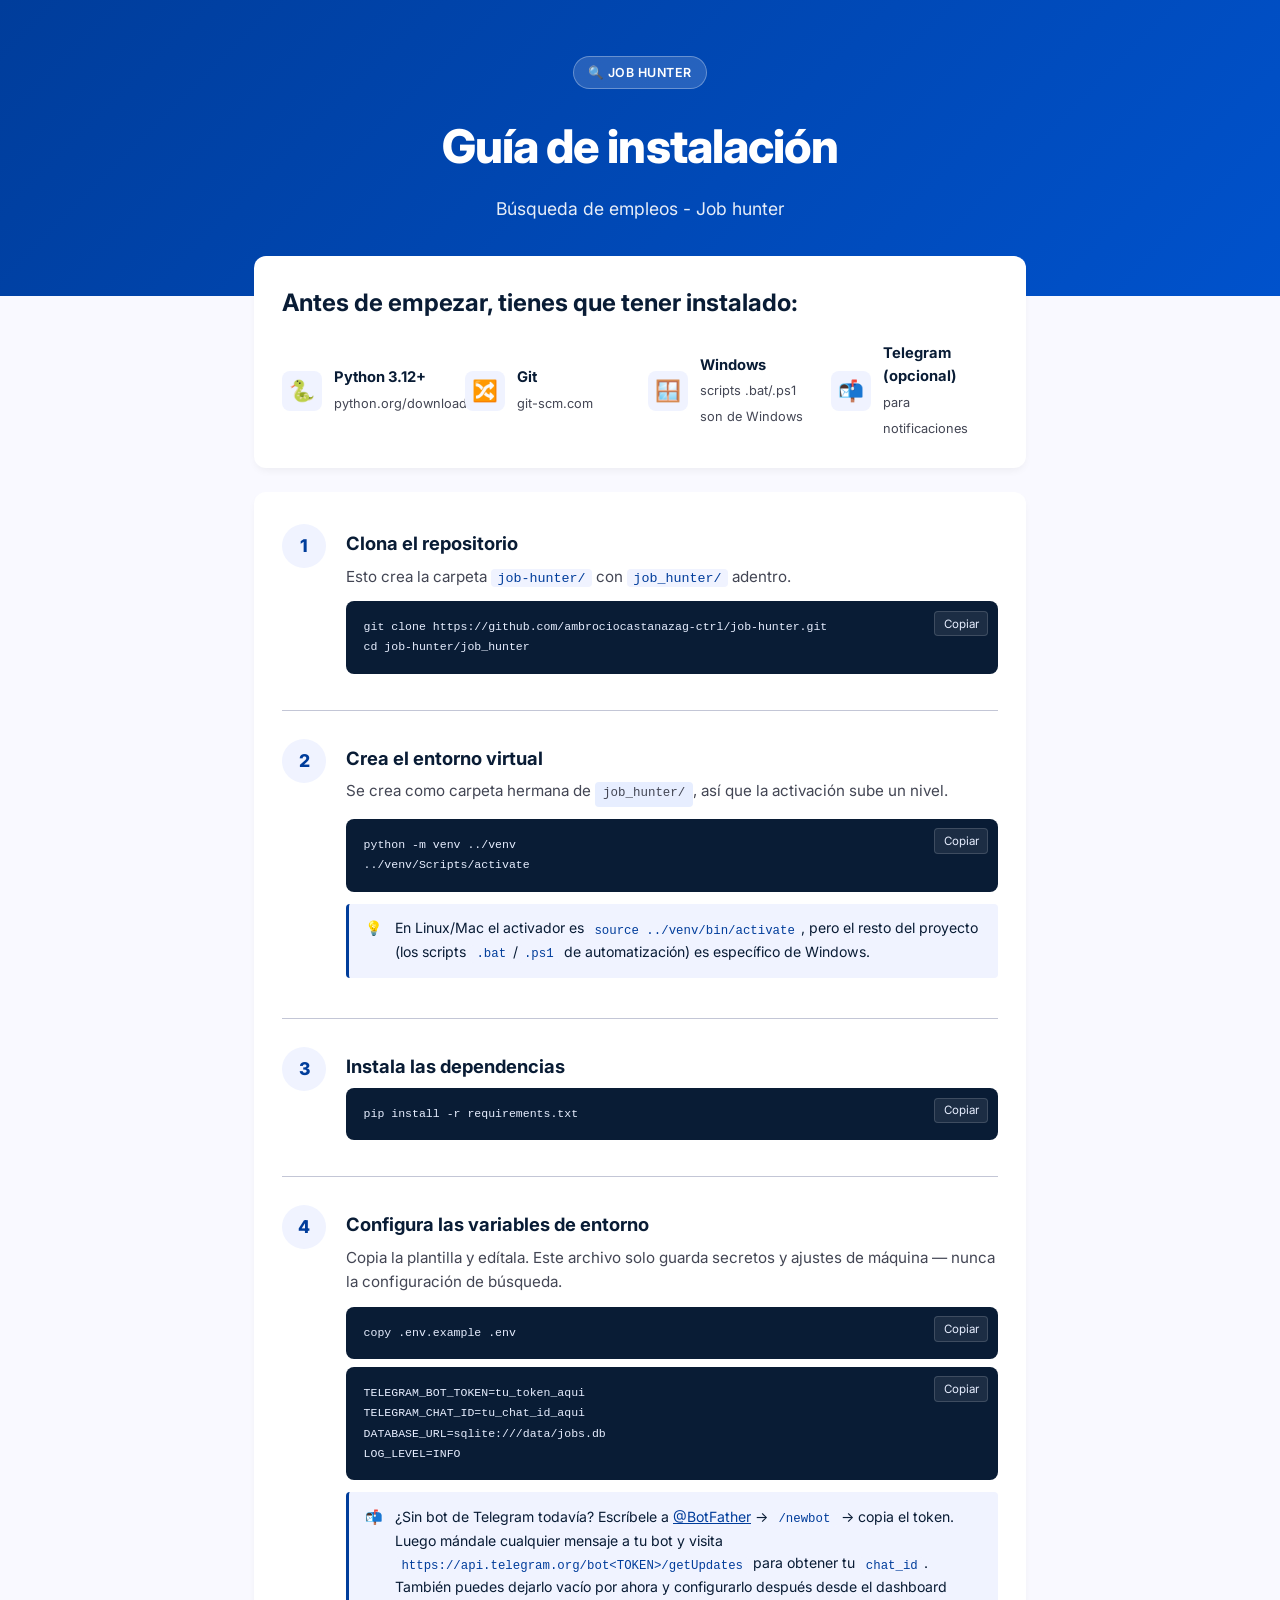
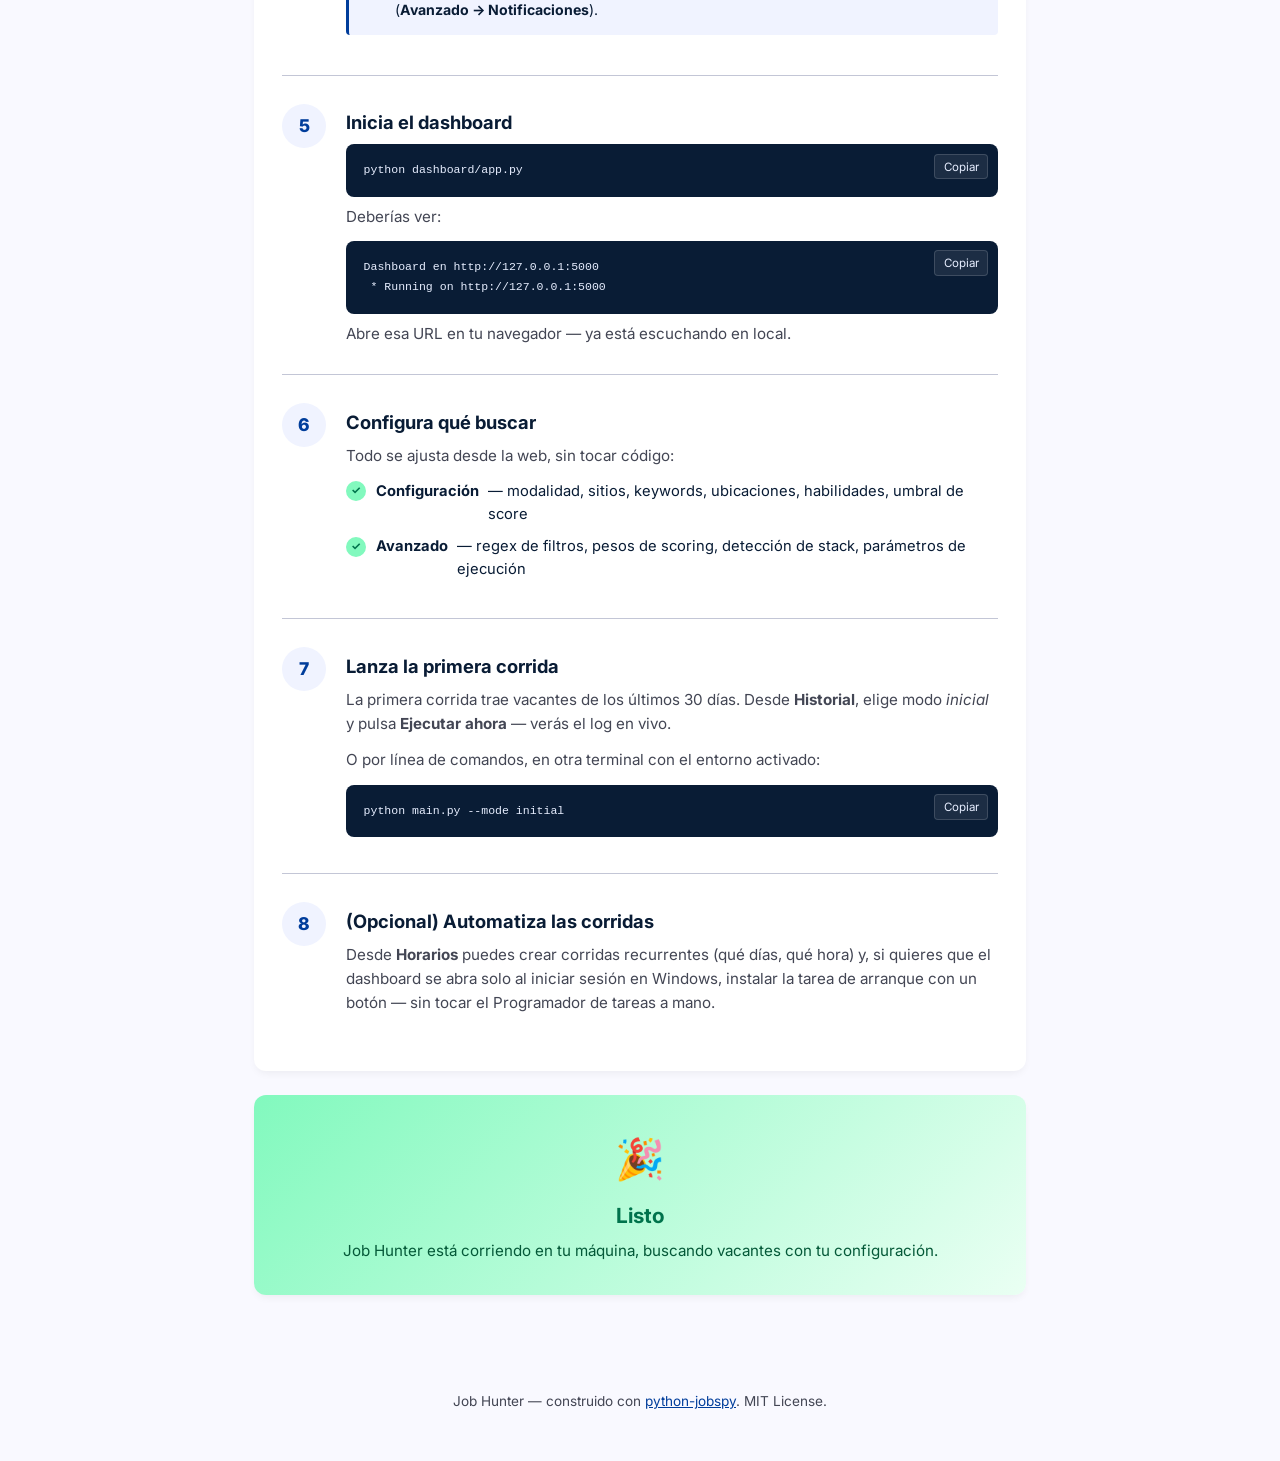
==== index.html @ 634af95a "Guia de instalacion via index.html" ====
<!DOCTYPE html>
<html lang="es">
<head>
<meta charset="UTF-8">
<meta name="viewport" content="width=device-width, initial-scale=1">
<title>Job Hunter — Guía de instalación</title>
<link rel="icon" href="data:image/svg+xml,<svg xmlns='http://www.w3.org/2000/svg' viewBox='0 0 100 100'><text y='.9em' font-size='90'>🔍</text></svg>">
<link rel="preconnect" href="https://fonts.googleapis.com">
<link href="https://fonts.googleapis.com/css2?family=Inter:wght@400;500;600;700;800&display=swap" rel="stylesheet">
<style>
  :root {
    --color-primary: #003d9b;
    --color-primary-container: #0052cc;
    --color-secondary: #006c47;
    --color-secondary-container: #82f9be;
    --color-on-secondary-container: #00734c;
    --color-tertiary: #7d5200;
    --color-tertiary-container: #ffca81;
    --color-error: #ba1a1a;
    --color-error-container: #ffdad6;
    --color-on-error-container: #93000a;
    --color-background: #f9f9ff;
    --color-on-background: #091c35;
    --color-surface: #ffffff;
    --color-surface-container-low: #f0f3ff;
    --color-surface-container: #e7eeff;
    --color-surface-container-high: #dfe8ff;
    --color-on-surface: #091c35;
    --color-on-surface-variant: #434654;
    --color-outline-variant: #c3c6d6;
    --radius-sm: .25rem;
    --radius-md: .5rem;
    --radius-lg: .75rem;
    --radius-full: 9999px;
    --shadow-1: 0px 4px 8px -2px rgba(0,0,0,.06);
    --shadow-2: 0px 8px 20px -4px rgba(0,0,0,.10);
    --font: 'Inter', -apple-system, BlinkMacSystemFont, 'Segoe UI', sans-serif;
    --font-mono: 'SFMono-Regular', Consolas, 'Liberation Mono', monospace;
  }
  * { box-sizing: border-box; }
  body {
    margin: 0;
    background: var(--color-background);
    color: var(--color-on-background);
    font-family: var(--font);
    line-height: 1.6;
  }
  a { color: var(--color-primary); }

  header.hero {
    background: linear-gradient(135deg, var(--color-primary) 0%, var(--color-primary-container) 100%);
    color: #fff;
    padding: 3.5rem 1.5rem 4.5rem;
    text-align: center;
  }
  header.hero .eyebrow {
    display: inline-flex;
    align-items: center;
    gap: .4rem;
    background: rgba(255,255,255,.15);
    border: 1px solid rgba(255,255,255,.3);
    padding: .35rem .9rem;
    border-radius: var(--radius-full);
    font-size: .78rem;
    font-weight: 600;
    letter-spacing: .04em;
    text-transform: uppercase;
    margin-bottom: 1.25rem;
  }
  header.hero h1 {
    font-size: clamp(2rem, 5vw, 2.9rem);
    font-weight: 800;
    letter-spacing: -.02em;
    margin: 0 0 .75rem;
  }
  header.hero p {
    font-size: 1.1rem;
    max-width: 640px;
    margin: 0 auto;
    color: rgba(255,255,255,.9);
  }

  main {
    max-width: 820px;
    margin: -2.5rem auto 4rem;
    padding: 0 1.5rem;
  }

  .card {
    background: var(--color-surface);
    border-radius: var(--radius-lg);
    box-shadow: var(--shadow-1);
    padding: 1.75rem;
    margin-bottom: 1.5rem;
  }

  .prereqs { display: grid; grid-template-columns: repeat(auto-fit, minmax(160px, 1fr)); gap: 1rem; }
  .prereq { display: flex; align-items: center; gap: .75rem; }
  .prereq .icon {
    width: 40px; height: 40px; border-radius: var(--radius-md);
    background: var(--color-surface-container-low);
    display: flex; align-items: center; justify-content: center;
    font-size: 1.3rem; flex-shrink: 0;
  }
  .prereq strong { display: block; font-size: .92rem; }
  .prereq span { font-size: .8rem; color: var(--color-on-surface-variant); }

  .steps { counter-reset: step; }
  .step {
    display: grid;
    grid-template-columns: 44px 1fr;
    gap: 1.25rem;
    padding: 1.75rem 0;
    border-top: 1px solid var(--color-outline-variant);
  }
  .step:first-child { border-top: none; padding-top: .25rem; }
  .step-number {
    counter-increment: step;
    width: 44px; height: 44px;
    border-radius: var(--radius-full);
    background: var(--color-surface-container-low);
    color: var(--color-primary);
    display: flex; align-items: center; justify-content: center;
    font-weight: 800; font-size: 1.1rem;
  }
  .step-number::before { content: counter(step); }
  .step h2 { font-size: 1.15rem; margin: .3rem 0 .4rem; }
  .step p { margin: 0 0 .75rem; color: var(--color-on-surface-variant); font-size: .95rem; }
  .step p:last-child { margin-bottom: 0; }

  .platform-tabs { display: flex; gap: .5rem; margin-bottom: .5rem; }
  .platform-tab {
    font-size: .75rem; font-weight: 600; padding: .25rem .7rem;
    border-radius: var(--radius-full); background: var(--color-surface-container);
    color: var(--color-on-surface-variant);
  }

  pre {
    position: relative;
    background: var(--color-on-background);
    color: #e7eeff;
    border-radius: var(--radius-md);
    padding: 1rem 3rem 1rem 1.1rem;
    overflow-x: auto;
    font-family: var(--font-mono);
    font-size: .82rem;
    line-height: 1.55;
    margin: 0 0 .5rem;
  }
  pre code { background: none; padding: 0; color: inherit; }
  code {
    font-family: var(--font-mono);
    background: var(--color-surface-container-low);
    color: var(--color-primary);
    padding: .1rem .4rem;
    border-radius: var(--radius-sm);
    font-size: .88em;
  }
  .copy-btn {
    position: absolute; top: .6rem; right: .6rem;
    background: rgba(255,255,255,.08);
    border: 1px solid rgba(255,255,255,.15);
    color: #e7eeff;
    border-radius: var(--radius-sm);
    font-size: .72rem;
    font-family: var(--font);
    padding: .3rem .55rem;
    cursor: pointer;
    transition: background-color .15s ease;
  }
  .copy-btn:hover { background: rgba(255,255,255,.18); }
  .copy-btn.copied { background: var(--color-secondary); border-color: var(--color-secondary); color: #fff; }

  .callout {
    display: flex; gap: .75rem;
    background: var(--color-surface-container-low);
    border-left: 3px solid var(--color-primary);
    border-radius: var(--radius-sm);
    padding: .85rem 1rem;
    font-size: .88rem;
    margin: .75rem 0;
  }
  .callout.warn { border-left-color: var(--color-tertiary); background: #fff8ec; }
  .callout .icon { flex-shrink: 0; }

  .path-tag {
    display: inline-block;
    background: var(--color-surface-container);
    color: var(--color-on-surface-variant);
    font-family: var(--font-mono);
    font-size: .78rem;
    padding: .15rem .5rem;
    border-radius: var(--radius-sm);
  }

  ul.checklist { list-style: none; padding: 0; margin: 0; }
  ul.checklist li { display: flex; gap: .6rem; align-items: flex-start; margin-bottom: .5rem; font-size: .92rem; }
  ul.checklist li::before {
    content: "✓";
    flex-shrink: 0;
    width: 20px; height: 20px;
    background: var(--color-secondary-container);
    color: var(--color-on-secondary-container);
    border-radius: 50%;
    display: flex; align-items: center; justify-content: center;
    font-size: .7rem; font-weight: 700;
    margin-top: .1rem;
  }

  .done-card {
    background: linear-gradient(135deg, var(--color-secondary-container) 0%, #eafff3 100%);
    border-radius: var(--radius-lg);
    padding: 2rem;
    text-align: center;
    box-shadow: var(--shadow-1);
  }
  .done-card .icon { font-size: 2.5rem; margin-bottom: .5rem; }
  .done-card h2 { color: var(--color-on-secondary-container); margin: 0 0 .4rem; font-size: 1.3rem; }
  .done-card p { color: #045938; margin: 0; font-size: .95rem; }

  footer {
    text-align: center;
    padding: 2rem 1.5rem 3rem;
    color: var(--color-on-surface-variant);
    font-size: .85rem;
  }
</style>
</head>
<body>

<header class="hero">
  <span class="eyebrow">🔍 Job Hunter</span>
  <h1>Guía de instalación</h1>
  <p>Búsqueda de empleos - Job hunter</p>
</header>

<main>

  <section class="card">
    <h2 style="margin-top:0;">Antes de empezar, tienes que tener instalado: </h2>
    <div class="prereqs">
      <div class="prereq">
        <div class="icon">🐍</div>
        <div><strong>Python 3.12+</strong><span>python.org/downloads</span></div>
      </div>
      <div class="prereq">
        <div class="icon">🔀</div>
        <div><strong>Git</strong><span>git-scm.com</span></div>
      </div>
      <div class="prereq">
        <div class="icon">🪟</div>
        <div><strong>Windows</strong><span>scripts .bat/.ps1 son de Windows</span></div>
      </div>
      <div class="prereq">
        <div class="icon">📬</div>
        <div><strong>Telegram (opcional)</strong><span>para notificaciones</span></div>
      </div>
    </div>
  </section>

  <section class="card steps">

    <div class="step">
      <div class="step-number"></div>
      <div>
        <h2>Clona el repositorio</h2>
        <p>Esto crea la carpeta <code>job-hunter/</code> con <code>job_hunter/</code> adentro.</p>
        <pre><code>git clone https://github.com/ambrociocastanazag-ctrl/job-hunter.git
cd job-hunter/job_hunter</code></pre>
      </div>
    </div>

    <div class="step">
      <div class="step-number"></div>
      <div>
        <h2>Crea el entorno virtual</h2>
        <p>Se crea como carpeta hermana de <span class="path-tag">job_hunter/</span>, así que la activación sube un nivel.</p>
        <pre><code>python -m venv ../venv
../venv/Scripts/activate</code></pre>
        <div class="callout">
          <span class="icon">💡</span>
          <span>En Linux/Mac el activador es <code>source ../venv/bin/activate</code>, pero el resto del proyecto (los scripts <code>.bat</code>/<code>.ps1</code> de automatización) es específico de Windows.</span>
        </div>
      </div>
    </div>

    <div class="step">
      <div class="step-number"></div>
      <div>
        <h2>Instala las dependencias</h2>
        <pre><code>pip install -r requirements.txt</code></pre>
      </div>
    </div>

    <div class="step">
      <div class="step-number"></div>
      <div>
        <h2>Configura las variables de entorno</h2>
        <p>Copia la plantilla y edítala. Este archivo solo guarda secretos y ajustes de máquina — nunca la configuración de búsqueda.</p>
        <pre><code>copy .env.example .env</code></pre>
        <pre><code>TELEGRAM_BOT_TOKEN=tu_token_aqui
TELEGRAM_CHAT_ID=tu_chat_id_aqui
DATABASE_URL=sqlite:///data/jobs.db
LOG_LEVEL=INFO</code></pre>
        <div class="callout">
          <span class="icon">📬</span>
          <span>
            ¿Sin bot de Telegram todavía? Escríbele a <a href="https://t.me/BotFather" target="_blank" rel="noopener">@BotFather</a> →
            <code>/newbot</code> → copia el token. Luego mándale cualquier mensaje a tu bot y visita
            <code>https://api.telegram.org/bot&lt;TOKEN&gt;/getUpdates</code> para obtener tu <code>chat_id</code>.
            También puedes dejarlo vacío por ahora y configurarlo después desde el dashboard
            (<strong>Avanzado → Notificaciones</strong>).
          </span>
        </div>
      </div>
    </div>

    <div class="step">
      <div class="step-number"></div>
      <div>
        <h2>Inicia el dashboard</h2>
        <pre><code>python dashboard/app.py</code></pre>
        <p>Deberías ver:</p>
        <pre><code>Dashboard en http://127.0.0.1:5000
 * Running on http://127.0.0.1:5000</code></pre>
        <p>Abre esa URL en tu navegador — ya está escuchando en local.</p>
      </div>
    </div>

    <div class="step">
      <div class="step-number"></div>
      <div>
        <h2>Configura qué buscar</h2>
        <p>Todo se ajusta desde la web, sin tocar código:</p>
        <ul class="checklist">
          <li><strong>Configuración</strong> — modalidad, sitios, keywords, ubicaciones, habilidades, umbral de score</li>
          <li><strong>Avanzado</strong> — regex de filtros, pesos de scoring, detección de stack, parámetros de ejecución</li>
        </ul>
      </div>
    </div>

    <div class="step">
      <div class="step-number"></div>
      <div>
        <h2>Lanza la primera corrida</h2>
        <p>La primera corrida trae vacantes de los últimos 30 días. Desde <strong>Historial</strong>, elige modo
        <em>inicial</em> y pulsa <strong>Ejecutar ahora</strong> — verás el log en vivo.</p>
        <p>O por línea de comandos, en otra terminal con el entorno activado:</p>
        <pre><code>python main.py --mode initial</code></pre>
      </div>
    </div>

    <div class="step">
      <div class="step-number"></div>
      <div>
        <h2>(Opcional) Automatiza las corridas</h2>
        <p>Desde <strong>Horarios</strong> puedes crear corridas recurrentes (qué días, qué hora) y, si quieres que
        el dashboard se abra solo al iniciar sesión en Windows, instalar la tarea de arranque con un botón —
        sin tocar el Programador de tareas a mano.</p>
      </div>
    </div>

  </section>

  <section class="done-card">
    <div class="icon">🎉</div>
    <h2>Listo</h2>
    <p>Job Hunter está corriendo en tu máquina, buscando vacantes con tu configuración.</p>
  </section>

</main>

<footer>
  Job Hunter — construido con <a href="https://github.com/Bunsly/JobSpy" target="_blank" rel="noopener">python-jobspy</a>.
  MIT License.
</footer>

<script>
  document.querySelectorAll('pre').forEach(pre => {
    const btn = document.createElement('button');
    btn.className = 'copy-btn';
    btn.textContent = 'Copiar';
    btn.addEventListener('click', () => {
      navigator.clipboard.writeText(pre.innerText).then(() => {
        btn.textContent = '¡Copiado!';
        btn.classList.add('copied');
        setTimeout(() => { btn.textContent = 'Copiar'; btn.classList.remove('copied'); }, 1500);
      });
    });
    pre.appendChild(btn);
  });
</script>

</body>
</html>
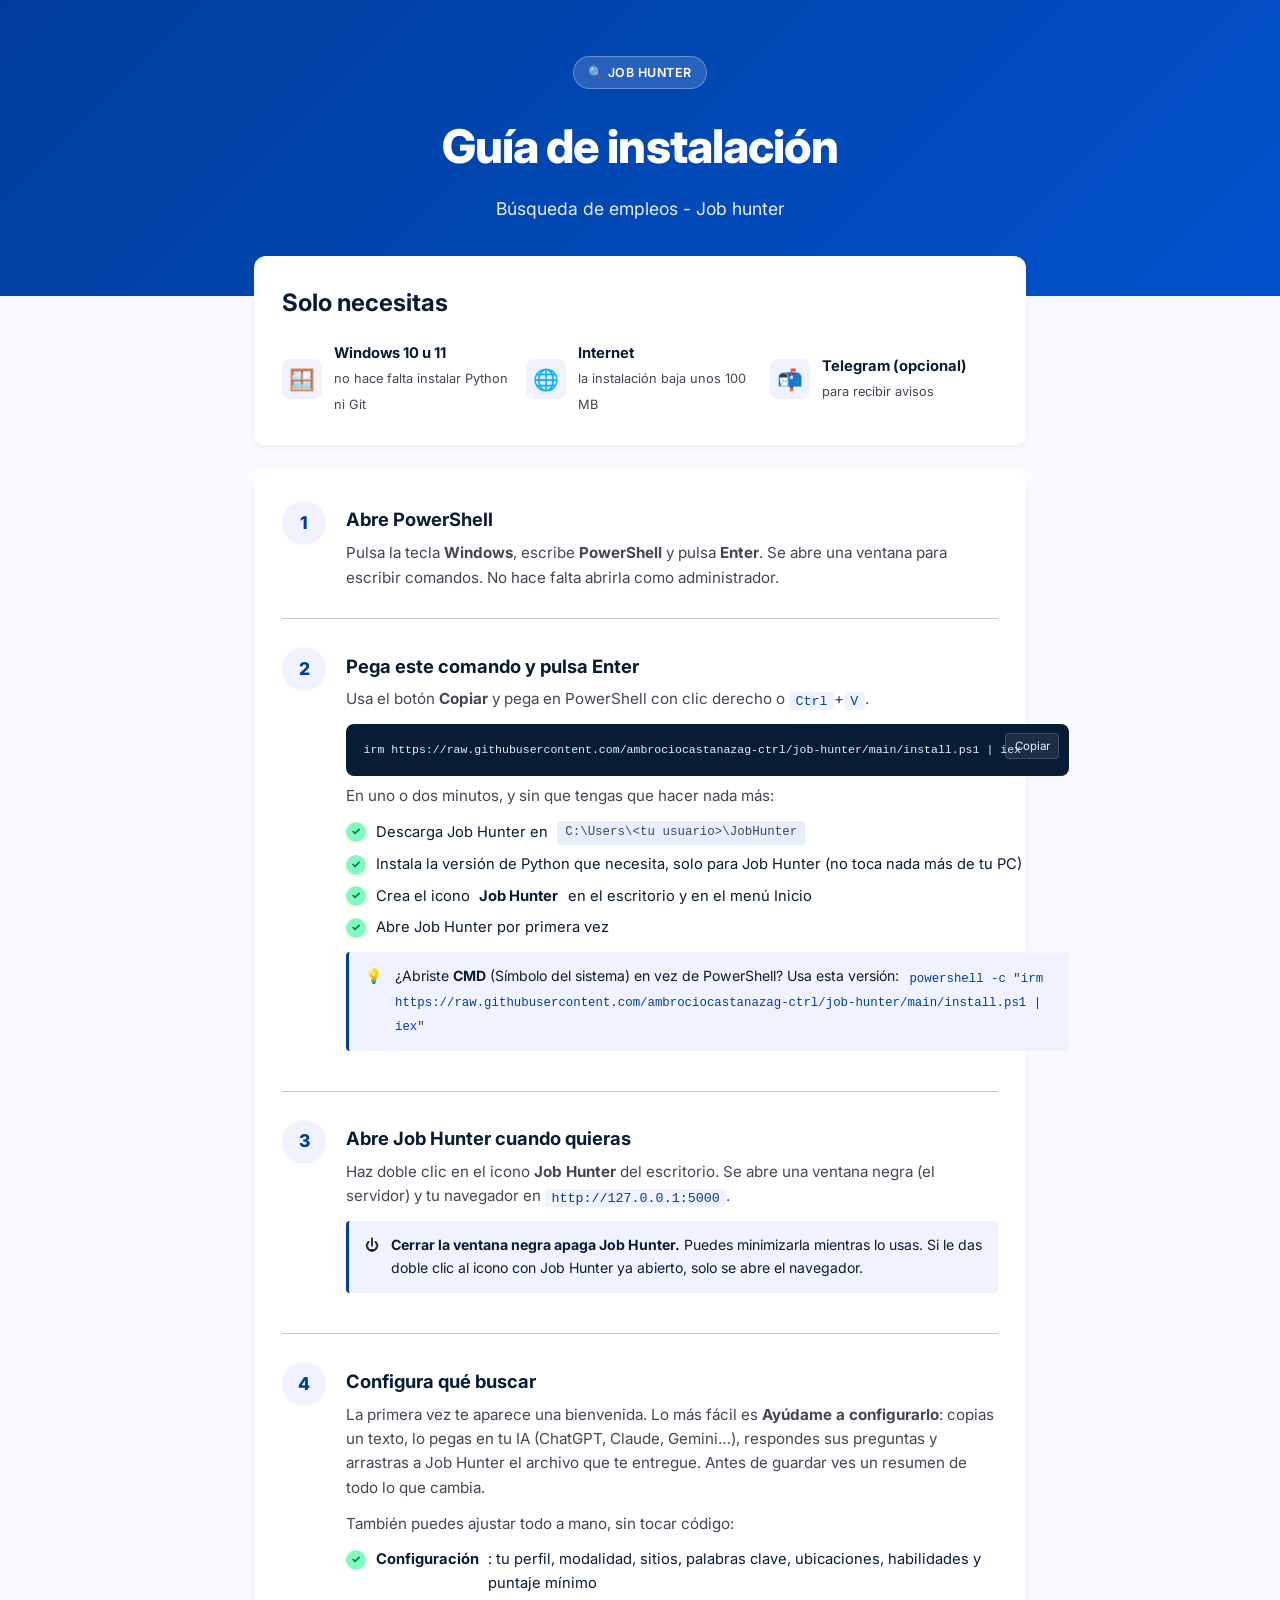
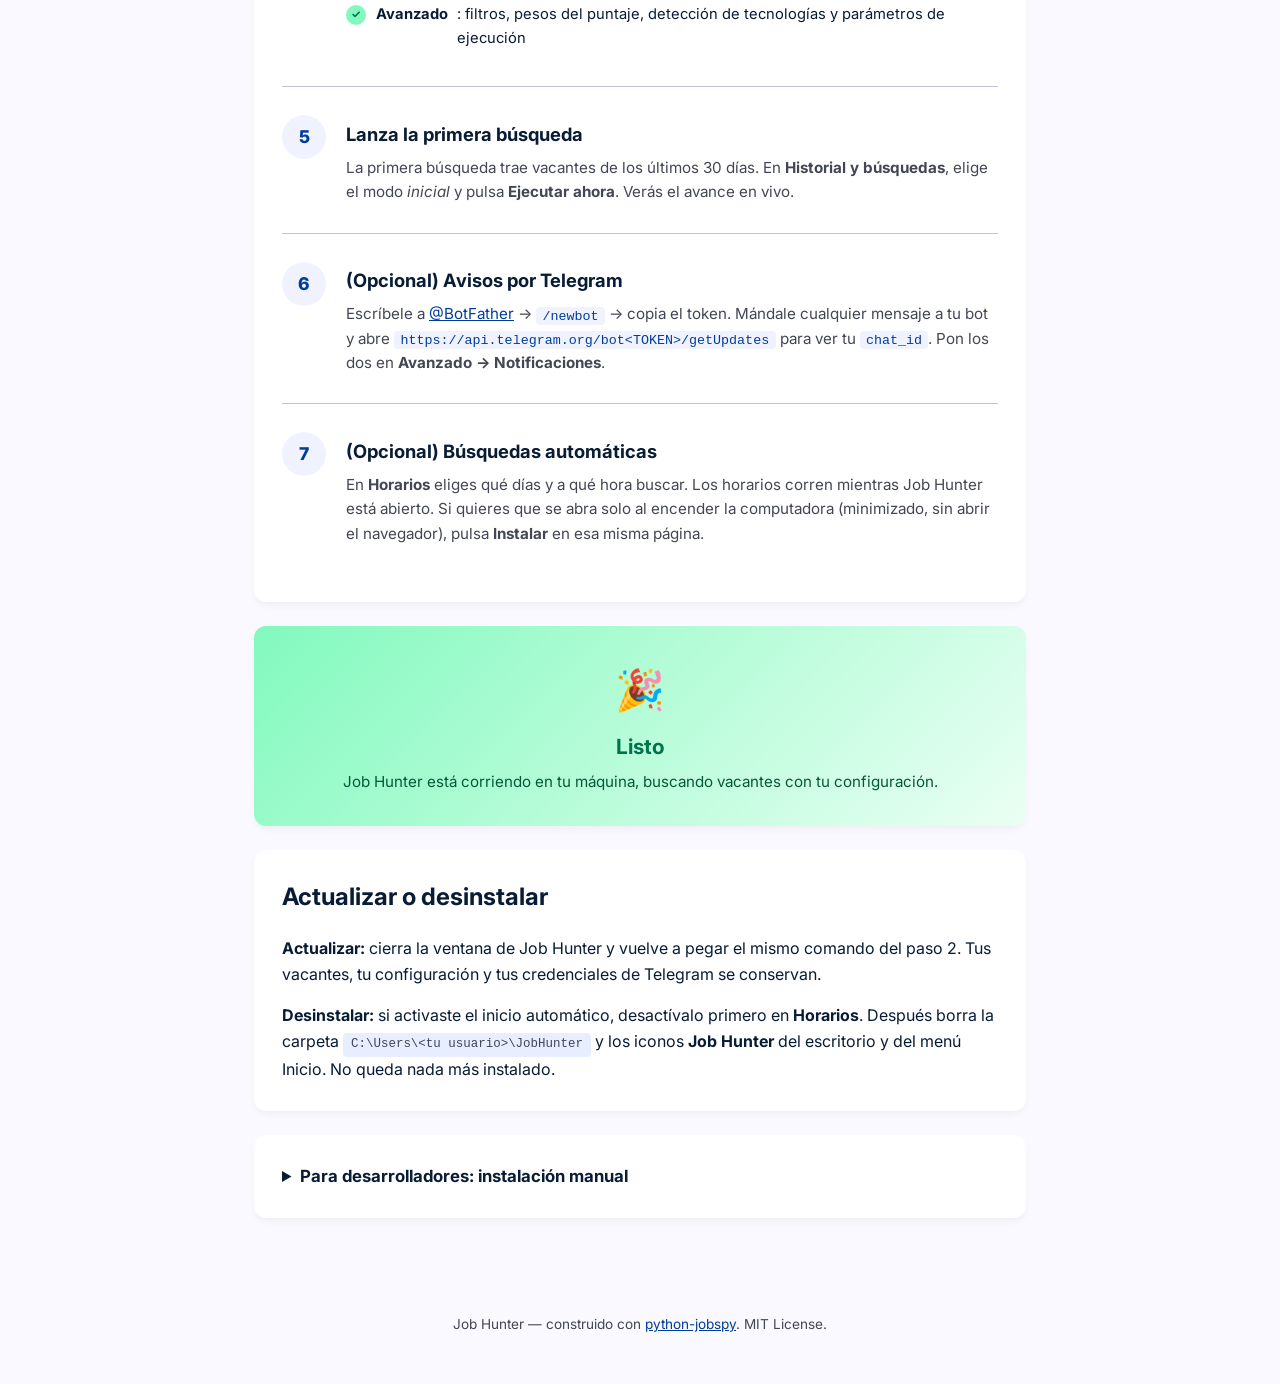
==== commit 849c1934: "Instalacion con un comando, ayuda con IA para configurar y rediseno del dashboard - install.ps1: `ir" ====
--- a/index.html
+++ b/index.html
@@ -3,7 +3,7 @@
 <head>
 <meta charset="UTF-8">
 <meta name="viewport" content="width=device-width, initial-scale=1">
-<title>Job Hunter — Guía de instalación</title>
+<title>Job Hunter: instalación</title>
 <link rel="icon" href="data:image/svg+xml,<svg xmlns='http://www.w3.org/2000/svg' viewBox='0 0 100 100'><text y='.9em' font-size='90'>🔍</text></svg>">
 <link rel="preconnect" href="https://fonts.googleapis.com">
 <link href="https://fonts.googleapis.com/css2?family=Inter:wght@400;500;600;700;800&display=swap" rel="stylesheet">
@@ -218,6 +218,10 @@
   .done-card h2 { color: var(--color-on-secondary-container); margin: 0 0 .4rem; font-size: 1.3rem; }
   .done-card p { color: #045938; margin: 0; font-size: .95rem; }
 
+  details.dev summary { cursor: pointer; font-weight: 700; font-size: 1.05rem; }
+  details.dev[open] summary { margin-bottom: .75rem; }
+  details.dev p { color: var(--color-on-surface-variant); font-size: .92rem; }
+
   footer {
     text-align: center;
     padding: 2rem 1.5rem 3rem;
@@ -237,23 +241,19 @@
 <main>
 
   <section class="card">
-    <h2 style="margin-top:0;">Antes de empezar, tienes que tener instalado: </h2>
+    <h2 style="margin-top:0;">Solo necesitas</h2>
     <div class="prereqs">
       <div class="prereq">
-        <div class="icon">🐍</div>
-        <div><strong>Python 3.12+</strong><span>python.org/downloads</span></div>
+        <div class="icon">🪟</div>
+        <div><strong>Windows 10 u 11</strong><span>no hace falta instalar Python ni Git</span></div>
       </div>
       <div class="prereq">
-        <div class="icon">🔀</div>
-        <div><strong>Git</strong><span>git-scm.com</span></div>
-      </div>
-      <div class="prereq">
-        <div class="icon">🪟</div>
-        <div><strong>Windows</strong><span>scripts .bat/.ps1 son de Windows</span></div>
+        <div class="icon">🌐</div>
+        <div><strong>Internet</strong><span>la instalación baja unos 100 MB</span></div>
       </div>
       <div class="prereq">
         <div class="icon">📬</div>
-        <div><strong>Telegram (opcional)</strong><span>para notificaciones</span></div>
+        <div><strong>Telegram (opcional)</strong><span>para recibir avisos</span></div>
       </div>
     </div>
   </section>
@@ -263,23 +263,29 @@
     <div class="step">
       <div class="step-number"></div>
       <div>
-        <h2>Clona el repositorio</h2>
-        <p>Esto crea la carpeta <code>job-hunter/</code> con <code>job_hunter/</code> adentro.</p>
-        <pre><code>git clone https://github.com/ambrociocastanazag-ctrl/job-hunter.git
-cd job-hunter/job_hunter</code></pre>
-      </div>
-    </div>
-
-    <div class="step">
-      <div class="step-number"></div>
-      <div>
-        <h2>Crea el entorno virtual</h2>
-        <p>Se crea como carpeta hermana de <span class="path-tag">job_hunter/</span>, así que la activación sube un nivel.</p>
-        <pre><code>python -m venv ../venv
-../venv/Scripts/activate</code></pre>
+        <h2>Abre PowerShell</h2>
+        <p>Pulsa la tecla <strong>Windows</strong>, escribe <strong>PowerShell</strong> y pulsa <strong>Enter</strong>.
+        Se abre una ventana para escribir comandos. No hace falta abrirla como administrador.</p>
+      </div>
+    </div>
+
+    <div class="step">
+      <div class="step-number"></div>
+      <div>
+        <h2>Pega este comando y pulsa Enter</h2>
+        <p>Usa el botón <strong>Copiar</strong> y pega en PowerShell con clic derecho o <code>Ctrl</code>+<code>V</code>.</p>
+        <pre><code>irm https://raw.githubusercontent.com/ambrociocastanazag-ctrl/job-hunter/main/install.ps1 | iex</code></pre>
+        <p>En uno o dos minutos, y sin que tengas que hacer nada más:</p>
+        <ul class="checklist">
+          <li>Descarga Job Hunter en <span class="path-tag">C:\Users\&lt;tu usuario&gt;\JobHunter</span></li>
+          <li>Instala la versión de Python que necesita, solo para Job Hunter (no toca nada más de tu PC)</li>
+          <li>Crea el icono <strong>Job Hunter</strong> en el escritorio y en el menú Inicio</li>
+          <li>Abre Job Hunter por primera vez</li>
+        </ul>
         <div class="callout">
           <span class="icon">💡</span>
-          <span>En Linux/Mac el activador es <code>source ../venv/bin/activate</code>, pero el resto del proyecto (los scripts <code>.bat</code>/<code>.ps1</code> de automatización) es específico de Windows.</span>
+          <span>¿Abriste <strong>CMD</strong> (Símbolo del sistema) en vez de PowerShell? Usa esta versión:
+          <code>powershell -c "irm https://raw.githubusercontent.com/ambrociocastanazag-ctrl/job-hunter/main/install.ps1 | iex"</code></span>
         </div>
       </div>
     </div>
@@ -287,30 +293,13 @@
     <div class="step">
       <div class="step-number"></div>
       <div>
-        <h2>Instala las dependencias</h2>
-        <pre><code>pip install -r requirements.txt</code></pre>
-      </div>
-    </div>
-
-    <div class="step">
-      <div class="step-number"></div>
-      <div>
-        <h2>Configura las variables de entorno</h2>
-        <p>Copia la plantilla y edítala. Este archivo solo guarda secretos y ajustes de máquina — nunca la configuración de búsqueda.</p>
-        <pre><code>copy .env.example .env</code></pre>
-        <pre><code>TELEGRAM_BOT_TOKEN=tu_token_aqui
-TELEGRAM_CHAT_ID=tu_chat_id_aqui
-DATABASE_URL=sqlite:///data/jobs.db
-LOG_LEVEL=INFO</code></pre>
+        <h2>Abre Job Hunter cuando quieras</h2>
+        <p>Haz doble clic en el icono <strong>Job Hunter</strong> del escritorio. Se abre una ventana negra
+        (el servidor) y tu navegador en <code>http://127.0.0.1:5000</code>.</p>
         <div class="callout">
-          <span class="icon">📬</span>
-          <span>
-            ¿Sin bot de Telegram todavía? Escríbele a <a href="https://t.me/BotFather" target="_blank" rel="noopener">@BotFather</a> →
-            <code>/newbot</code> → copia el token. Luego mándale cualquier mensaje a tu bot y visita
-            <code>https://api.telegram.org/bot&lt;TOKEN&gt;/getUpdates</code> para obtener tu <code>chat_id</code>.
-            También puedes dejarlo vacío por ahora y configurarlo después desde el dashboard
-            (<strong>Avanzado → Notificaciones</strong>).
-          </span>
+          <span class="icon">⏻</span>
+          <span><strong>Cerrar la ventana negra apaga Job Hunter.</strong> Puedes minimizarla mientras lo usas.
+          Si le das doble clic al icono con Job Hunter ya abierto, solo se abre el navegador.</span>
         </div>
       </div>
     </div>
@@ -318,23 +307,14 @@
     <div class="step">
       <div class="step-number"></div>
       <div>
-        <h2>Inicia el dashboard</h2>
-        <pre><code>python dashboard/app.py</code></pre>
-        <p>Deberías ver:</p>
-        <pre><code>Dashboard en http://127.0.0.1:5000
- * Running on http://127.0.0.1:5000</code></pre>
-        <p>Abre esa URL en tu navegador — ya está escuchando en local.</p>
-      </div>
-    </div>
-
-    <div class="step">
-      <div class="step-number"></div>
-      <div>
         <h2>Configura qué buscar</h2>
-        <p>Todo se ajusta desde la web, sin tocar código:</p>
+        <p>La primera vez te aparece una bienvenida. Lo más fácil es <strong>Ayúdame a configurarlo</strong>:
+        copias un texto, lo pegas en tu IA (ChatGPT, Claude, Gemini…), respondes sus preguntas y arrastras a
+        Job Hunter el archivo que te entregue. Antes de guardar ves un resumen de todo lo que cambia.</p>
+        <p>También puedes ajustar todo a mano, sin tocar código:</p>
         <ul class="checklist">
-          <li><strong>Configuración</strong> — modalidad, sitios, keywords, ubicaciones, habilidades, umbral de score</li>
-          <li><strong>Avanzado</strong> — regex de filtros, pesos de scoring, detección de stack, parámetros de ejecución</li>
+          <li><strong>Configuración</strong>: tu perfil, modalidad, sitios, palabras clave, ubicaciones, habilidades y puntaje mínimo</li>
+          <li><strong>Avanzado</strong>: filtros, pesos del puntaje, detección de tecnologías y parámetros de ejecución</li>
         </ul>
       </div>
     </div>
@@ -342,21 +322,30 @@
     <div class="step">
       <div class="step-number"></div>
       <div>
-        <h2>Lanza la primera corrida</h2>
-        <p>La primera corrida trae vacantes de los últimos 30 días. Desde <strong>Historial</strong>, elige modo
-        <em>inicial</em> y pulsa <strong>Ejecutar ahora</strong> — verás el log en vivo.</p>
-        <p>O por línea de comandos, en otra terminal con el entorno activado:</p>
-        <pre><code>python main.py --mode initial</code></pre>
-      </div>
-    </div>
-
-    <div class="step">
-      <div class="step-number"></div>
-      <div>
-        <h2>(Opcional) Automatiza las corridas</h2>
-        <p>Desde <strong>Horarios</strong> puedes crear corridas recurrentes (qué días, qué hora) y, si quieres que
-        el dashboard se abra solo al iniciar sesión en Windows, instalar la tarea de arranque con un botón —
-        sin tocar el Programador de tareas a mano.</p>
+        <h2>Lanza la primera búsqueda</h2>
+        <p>La primera búsqueda trae vacantes de los últimos 30 días. En <strong>Historial y búsquedas</strong>, elige el modo
+        <em>inicial</em> y pulsa <strong>Ejecutar ahora</strong>. Verás el avance en vivo.</p>
+      </div>
+    </div>
+
+    <div class="step">
+      <div class="step-number"></div>
+      <div>
+        <h2>(Opcional) Avisos por Telegram</h2>
+        <p>Escríbele a <a href="https://t.me/BotFather" target="_blank" rel="noopener">@BotFather</a> →
+        <code>/newbot</code> → copia el token. Mándale cualquier mensaje a tu bot y abre
+        <code>https://api.telegram.org/bot&lt;TOKEN&gt;/getUpdates</code> para ver tu <code>chat_id</code>.
+        Pon los dos en <strong>Avanzado → Notificaciones</strong>.</p>
+      </div>
+    </div>
+
+    <div class="step">
+      <div class="step-number"></div>
+      <div>
+        <h2>(Opcional) Búsquedas automáticas</h2>
+        <p>En <strong>Horarios</strong> eliges qué días y a qué hora buscar. Los horarios corren mientras Job Hunter
+        está abierto. Si quieres que se abra solo al encender la computadora (minimizado, sin abrir el navegador),
+        pulsa <strong>Instalar</strong> en esa misma página.</p>
       </div>
     </div>
 
@@ -367,6 +356,28 @@
     <h2>Listo</h2>
     <p>Job Hunter está corriendo en tu máquina, buscando vacantes con tu configuración.</p>
   </section>
+
+  <section class="card" style="margin-top:1.5rem;">
+    <h2 style="margin-top:0;">Actualizar o desinstalar</h2>
+    <p><strong>Actualizar:</strong> cierra la ventana de Job Hunter y vuelve a pegar el mismo comando del paso 2.
+    Tus vacantes, tu configuración y tus credenciales de Telegram se conservan.</p>
+    <p style="margin-bottom:0;"><strong>Desinstalar:</strong> si activaste el inicio automático, desactívalo primero en
+    <strong>Horarios</strong>. Después borra la carpeta <span class="path-tag">C:\Users\&lt;tu usuario&gt;\JobHunter</span>
+    y los iconos <strong>Job Hunter</strong> del escritorio y del menú Inicio. No queda nada más instalado.</p>
+  </section>
+
+  <details class="card dev">
+    <summary>Para desarrolladores: instalación manual</summary>
+    <p>Con <a href="https://docs.astral.sh/uv/" target="_blank" rel="noopener">uv</a> y Git. El proyecto necesita
+    Python 3.12, porque python-jobspy fija <code>numpy==1.26.3</code>, que no tiene binarios para 3.13+.</p>
+    <pre><code>git clone https://github.com/ambrociocastanazag-ctrl/job-hunter.git
+cd job-hunter
+uv venv .venv --python 3.12
+uv pip install --python .venv\Scripts\python.exe -r requirements.txt
+.venv\Scripts\python.exe dashboard\app.py</code></pre>
+    <p>Pruebas: <code>.venv\Scripts\python.exe -m pytest tests/ -v</code>. La CLI (<code>main.py --mode daily|initial|export|stats</code>)
+    está documentada en el README.</p>
+  </details>
 
 </main>
 
@@ -381,7 +392,7 @@
     btn.className = 'copy-btn';
     btn.textContent = 'Copiar';
     btn.addEventListener('click', () => {
-      navigator.clipboard.writeText(pre.innerText).then(() => {
+      navigator.clipboard.writeText(pre.querySelector('code').innerText).then(() => {
         btn.textContent = '¡Copiado!';
         btn.classList.add('copied');
         setTimeout(() => { btn.textContent = 'Copiar'; btn.classList.remove('copied'); }, 1500);
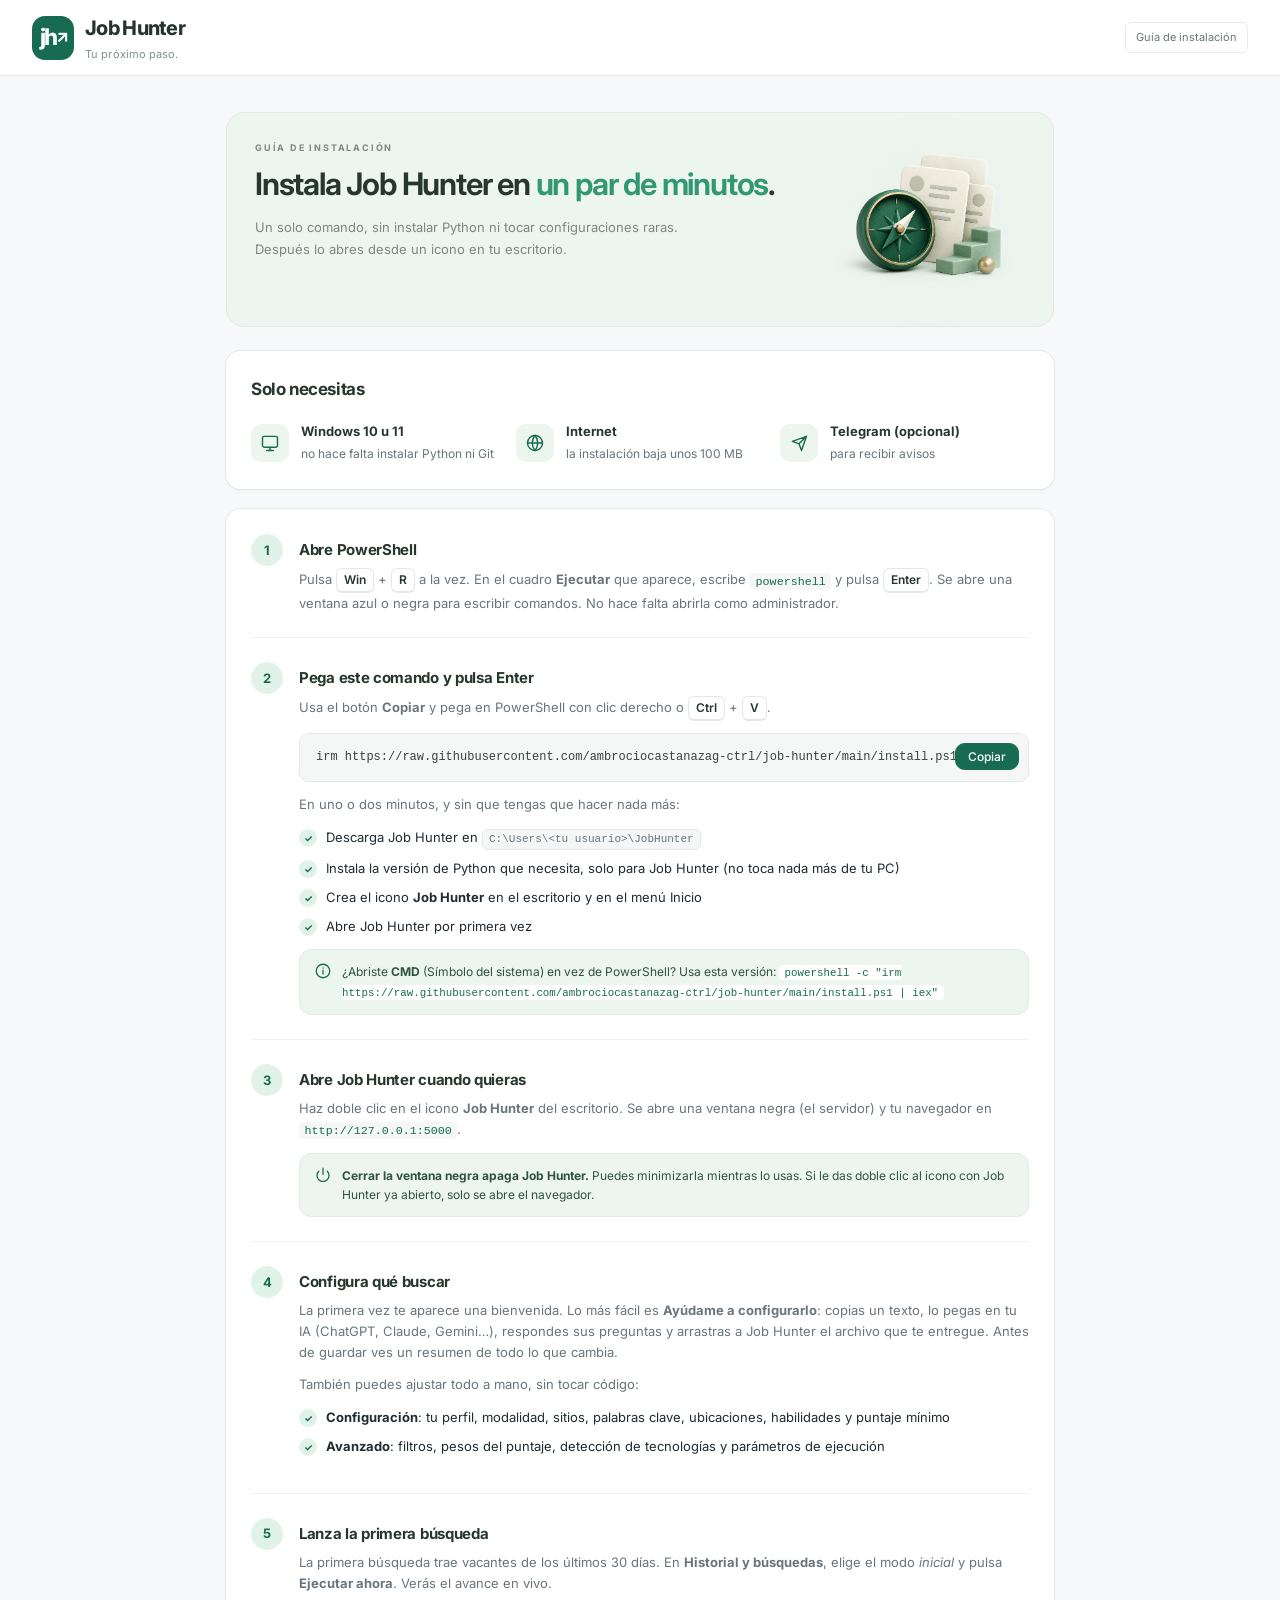
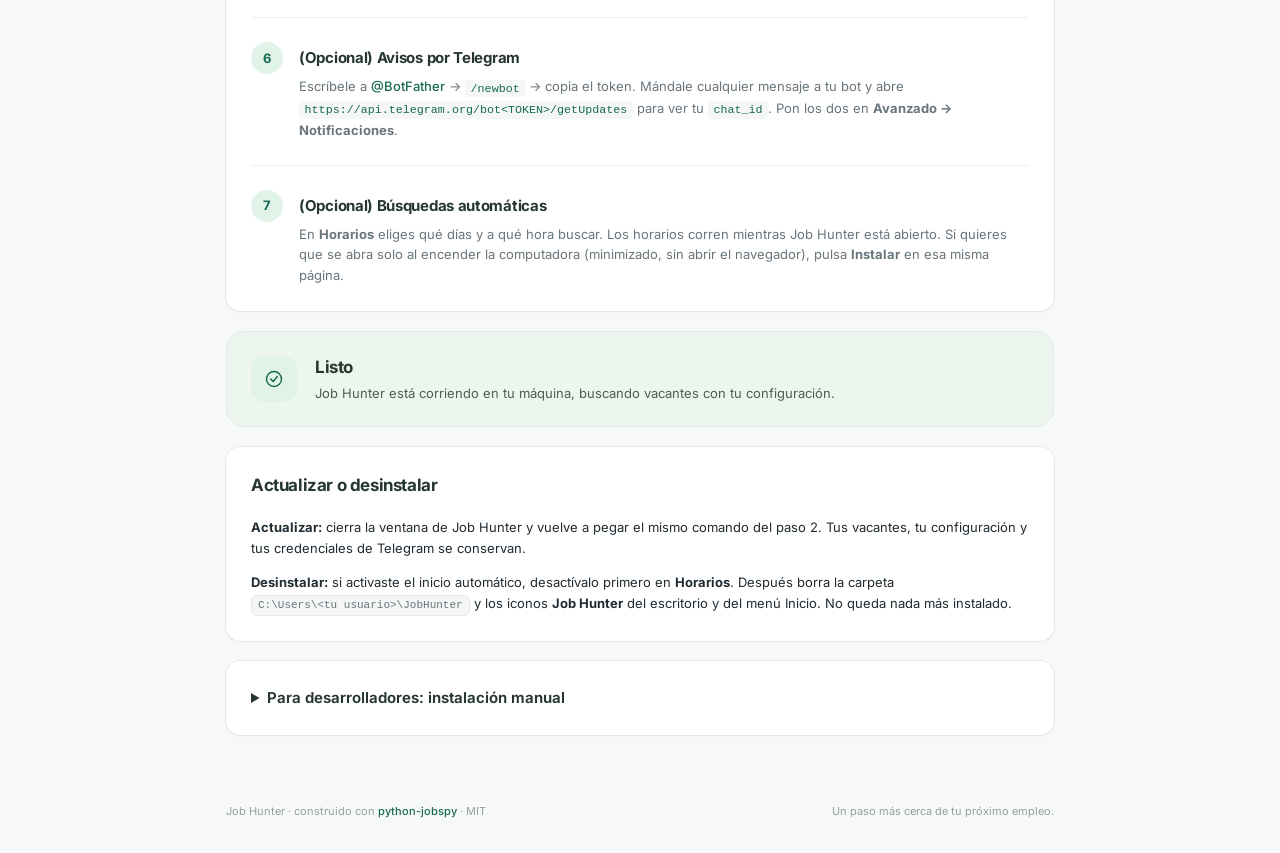
==== commit dd32d123: "Guia de instalacion con el estilo del dashboard y paso Win + R - index.html usa los tokens, la marca" ====
--- a/index.html
+++ b/index.html
@@ -8,32 +8,27 @@
 <link rel="preconnect" href="https://fonts.googleapis.com">
 <link href="https://fonts.googleapis.com/css2?family=Inter:wght@400;500;600;700;800&display=swap" rel="stylesheet">
 <style>
+  /* Mismos tokens que el dashboard (dashboard/static/css/style.css, tema "workspace"). */
   :root {
-    --color-primary: #003d9b;
-    --color-primary-container: #0052cc;
-    --color-secondary: #006c47;
-    --color-secondary-container: #82f9be;
-    --color-on-secondary-container: #00734c;
-    --color-tertiary: #7d5200;
-    --color-tertiary-container: #ffca81;
-    --color-error: #ba1a1a;
-    --color-error-container: #ffdad6;
-    --color-on-error-container: #93000a;
-    --color-background: #f9f9ff;
-    --color-on-background: #091c35;
+    --color-primary: #176b50;
+    --color-primary-container: #10543e;
+    --color-accent: #329873;
+    --color-chip: #e1f3e9;
+    --color-soft: #edf5ef;
+    --color-soft-border: #e0ebe3;
+    --color-background: #f7f8fa;
     --color-surface: #ffffff;
-    --color-surface-container-low: #f0f3ff;
-    --color-surface-container: #e7eeff;
-    --color-surface-container-high: #dfe8ff;
-    --color-on-surface: #091c35;
-    --color-on-surface-variant: #434654;
-    --color-outline-variant: #c3c6d6;
+    --color-surface-low: #f4f7f6;
+    --color-on-surface: #202b32;
+    --color-heading: #26382e;
+    --color-on-surface-variant: #69757c;
+    --color-outline-variant: #e3e8e6;
+    --color-warn-bg: #fff2d6;
+    --color-warn-fg: #8c641c;
     --radius-sm: .25rem;
-    --radius-md: .5rem;
-    --radius-lg: .75rem;
-    --radius-full: 9999px;
-    --shadow-1: 0px 4px 8px -2px rgba(0,0,0,.06);
-    --shadow-2: 0px 8px 20px -4px rgba(0,0,0,.10);
+    --radius-md: .6rem;
+    --radius-lg: .9rem;
+    --shadow-1: 0 2px 5px rgba(24,45,34,.025), 0 0 0 1px #e6ebe8;
     --font: 'Inter', -apple-system, BlinkMacSystemFont, 'Segoe UI', sans-serif;
     --font-mono: 'SFMono-Regular', Consolas, 'Liberation Mono', monospace;
   }
@@ -41,218 +36,195 @@
   body {
     margin: 0;
     background: var(--color-background);
-    color: var(--color-on-background);
+    color: var(--color-on-surface);
     font-family: var(--font);
+    font-size: 14px;
     line-height: 1.6;
-  }
-  a { color: var(--color-primary); }
-
-  header.hero {
-    background: linear-gradient(135deg, var(--color-primary) 0%, var(--color-primary-container) 100%);
-    color: #fff;
-    padding: 3.5rem 1.5rem 4.5rem;
-    text-align: center;
-  }
-  header.hero .eyebrow {
-    display: inline-flex;
-    align-items: center;
-    gap: .4rem;
-    background: rgba(255,255,255,.15);
-    border: 1px solid rgba(255,255,255,.3);
-    padding: .35rem .9rem;
-    border-radius: var(--radius-full);
-    font-size: .78rem;
-    font-weight: 600;
-    letter-spacing: .04em;
-    text-transform: uppercase;
-    margin-bottom: 1.25rem;
-  }
-  header.hero h1 {
-    font-size: clamp(2rem, 5vw, 2.9rem);
-    font-weight: 800;
-    letter-spacing: -.02em;
-    margin: 0 0 .75rem;
-  }
-  header.hero p {
-    font-size: 1.1rem;
-    max-width: 640px;
-    margin: 0 auto;
-    color: rgba(255,255,255,.9);
-  }
-
-  main {
-    max-width: 820px;
-    margin: -2.5rem auto 4rem;
-    padding: 0 1.5rem;
+    -webkit-font-smoothing: antialiased;
+  }
+  a { color: var(--color-primary); text-decoration: none; font-weight: 500; }
+  a:hover { text-decoration: underline; }
+  :focus-visible { outline: 3px solid #289c77; outline-offset: 3px; }
+  .ui-icon { width: 20px; height: 20px; flex: 0 0 20px; vertical-align: middle; }
+
+  .topbar {
+    height: 76px; background: #fff; border-bottom: 1px solid #e6ebe8;
+    display: flex; align-items: center; justify-content: space-between; padding: 0 32px;
+  }
+  .brand { display: flex; align-items: center; gap: 11px; color: #25352e; font-size: 20px; font-weight: 750; letter-spacing: -.7px; }
+  .brand:hover { text-decoration: none; }
+  .brand small { display: block; font-size: 11px; font-weight: 400; letter-spacing: .1px; color: #849089; margin-top: 2px; }
+  .brand-mark { display: flex; align-items: center; justify-content: center; background: var(--color-primary); color: #fff; width: 42px; height: 44px; border-radius: 13px; letter-spacing: -2px; font-size: 23px; }
+  .brand-mark span { font-size: 17px; align-self: flex-start; margin-top: 7px; }
+  .topbar-tag { border: 1px solid #e7ece8; border-radius: 6px; padding: 6px 10px; color: #69796f; font-size: 11px; }
+
+  main { max-width: 860px; margin: 0 auto; padding: 36px 16px 48px; }
+
+  .hero {
+    position: relative; overflow: hidden; min-height: 215px;
+    background: var(--color-soft); border: 1px solid var(--color-soft-border); border-radius: 18px;
+    padding: 28px 250px 28px 28px; margin-bottom: 24px;
+  }
+  .eyebrow { font-size: 9px; font-weight: 700; letter-spacing: 1.8px; color: #7b8a81; margin: 0 0 10px; }
+  .hero h1 { font-size: clamp(24px, 3vw, 31px); line-height: 1.25; letter-spacing: -1.2px; font-weight: 650; color: var(--color-heading); margin: 0; }
+  .hero h1 span { color: var(--color-accent); }
+  .hero p { color: #7c8881; font-size: 13px; line-height: 1.7; margin: 12px 0 0; max-width: 480px; }
+  .hero-art {
+    position: absolute; right: 20px; top: 50%; transform: translateY(-50%);
+    width: 210px; height: 210px; object-fit: contain; pointer-events: none;
+    mask-image: radial-gradient(ellipse at center, #000 42%, transparent 72%);
   }
 
   .card {
-    background: var(--color-surface);
-    border-radius: var(--radius-lg);
-    box-shadow: var(--shadow-1);
-    padding: 1.75rem;
-    margin-bottom: 1.5rem;
-  }
-
-  .prereqs { display: grid; grid-template-columns: repeat(auto-fit, minmax(160px, 1fr)); gap: 1rem; }
-  .prereq { display: flex; align-items: center; gap: .75rem; }
+    background: var(--color-surface); border-radius: var(--radius-lg); box-shadow: var(--shadow-1);
+    padding: 25px; margin-bottom: 20px;
+  }
+  .card > h2 { font-size: 17px; letter-spacing: -.4px; color: var(--color-heading); margin: 0 0 18px; }
+
+  .prereqs { display: grid; grid-template-columns: repeat(auto-fit, minmax(180px, 1fr)); gap: 16px; }
+  .prereq { display: flex; align-items: center; gap: 12px; }
   .prereq .icon {
-    width: 40px; height: 40px; border-radius: var(--radius-md);
-    background: var(--color-surface-container-low);
-    display: flex; align-items: center; justify-content: center;
-    font-size: 1.3rem; flex-shrink: 0;
-  }
-  .prereq strong { display: block; font-size: .92rem; }
-  .prereq span { font-size: .8rem; color: var(--color-on-surface-variant); }
+    width: 38px; height: 38px; border-radius: 10px; flex-shrink: 0;
+    background: var(--color-soft); color: var(--color-primary);
+    display: grid; place-items: center;
+  }
+  .prereq strong { display: block; font-size: 13px; color: var(--color-heading); }
+  .prereq span { font-size: 12px; color: var(--color-on-surface-variant); }
 
   .steps { counter-reset: step; }
   .step {
-    display: grid;
-    grid-template-columns: 44px 1fr;
-    gap: 1.25rem;
-    padding: 1.75rem 0;
-    border-top: 1px solid var(--color-outline-variant);
-  }
-  .step:first-child { border-top: none; padding-top: .25rem; }
+    display: grid; grid-template-columns: 32px 1fr; gap: 16px;
+    padding: 24px 0; border-top: 1px solid #edf0ee;
+  }
+  .step > div { min-width: 0; }  /* sin esto el comando largo ensancha la columna en celular */
+  .step:first-child { border-top: none; padding-top: 0; }
+  .step:last-child { padding-bottom: 0; }
   .step-number {
-    counter-increment: step;
-    width: 44px; height: 44px;
-    border-radius: var(--radius-full);
-    background: var(--color-surface-container-low);
-    color: var(--color-primary);
-    display: flex; align-items: center; justify-content: center;
-    font-weight: 800; font-size: 1.1rem;
+    counter-increment: step; width: 32px; height: 32px; border-radius: 50%;
+    background: var(--color-chip); color: var(--color-primary);
+    display: grid; place-items: center; font-weight: 700; font-size: 13px;
   }
   .step-number::before { content: counter(step); }
-  .step h2 { font-size: 1.15rem; margin: .3rem 0 .4rem; }
-  .step p { margin: 0 0 .75rem; color: var(--color-on-surface-variant); font-size: .95rem; }
+  .step h2 { font-size: 15px; letter-spacing: -.3px; color: var(--color-heading); margin: 4px 0 6px; }
+  .step p { margin: 0 0 12px; color: var(--color-on-surface-variant); font-size: 13px; }
   .step p:last-child { margin-bottom: 0; }
 
-  .platform-tabs { display: flex; gap: .5rem; margin-bottom: .5rem; }
-  .platform-tab {
-    font-size: .75rem; font-weight: 600; padding: .25rem .7rem;
-    border-radius: var(--radius-full); background: var(--color-surface-container);
-    color: var(--color-on-surface-variant);
-  }
-
   pre {
-    position: relative;
-    background: var(--color-on-background);
-    color: #e7eeff;
-    border-radius: var(--radius-md);
-    padding: 1rem 3rem 1rem 1.1rem;
-    overflow-x: auto;
-    font-family: var(--font-mono);
-    font-size: .82rem;
-    line-height: 1.55;
-    margin: 0 0 .5rem;
-  }
-  pre code { background: none; padding: 0; color: inherit; }
+    position: relative; margin: 0 0 12px;
+    background: var(--color-surface-low); border: 1px solid var(--color-outline-variant); border-radius: 10px;
+    padding: 14px 96px 14px 16px; overflow-x: auto;
+    font-family: var(--font-mono); font-size: 12px; line-height: 1.6; color: #34433b;
+  }
+  pre code { background: none; padding: 0; color: inherit; font-size: inherit; }
   code {
-    font-family: var(--font-mono);
-    background: var(--color-surface-container-low);
-    color: var(--color-primary);
-    padding: .1rem .4rem;
-    border-radius: var(--radius-sm);
-    font-size: .88em;
+    font-family: var(--font-mono); font-size: .9em;
+    background: var(--color-surface-low); color: var(--color-primary);
+    padding: .1rem .35rem; border-radius: var(--radius-sm);
+    overflow-wrap: anywhere;
   }
   .copy-btn {
-    position: absolute; top: .6rem; right: .6rem;
-    background: rgba(255,255,255,.08);
-    border: 1px solid rgba(255,255,255,.15);
-    color: #e7eeff;
-    border-radius: var(--radius-sm);
-    font-size: .72rem;
-    font-family: var(--font);
-    padding: .3rem .55rem;
-    cursor: pointer;
-    transition: background-color .15s ease;
-  }
-  .copy-btn:hover { background: rgba(255,255,255,.18); }
-  .copy-btn.copied { background: var(--color-secondary); border-color: var(--color-secondary); color: #fff; }
+    position: absolute; top: 9px; right: 9px;
+    background: var(--color-primary); border: 1px solid var(--color-primary); color: #fff;
+    border-radius: var(--radius-md); font-family: var(--font); font-size: 12px; font-weight: 500;
+    padding: 5px 12px; cursor: pointer; transition: background-color .15s ease;
+  }
+  .copy-btn:hover { background: var(--color-primary-container); }
+  .copy-btn.copied { background: var(--color-chip); border-color: var(--color-chip); color: var(--color-primary); }
 
   .callout {
-    display: flex; gap: .75rem;
-    background: var(--color-surface-container-low);
-    border-left: 3px solid var(--color-primary);
-    border-radius: var(--radius-sm);
-    padding: .85rem 1rem;
-    font-size: .88rem;
-    margin: .75rem 0;
-  }
-  .callout.warn { border-left-color: var(--color-tertiary); background: #fff8ec; }
-  .callout .icon { flex-shrink: 0; }
-
+    display: flex; gap: 10px; align-items: flex-start;
+    background: var(--color-soft); border: 1px solid var(--color-soft-border); border-radius: 12px;
+    padding: 12px 14px; font-size: 12px; color: #305340; margin: 12px 0 0;
+  }
+  .callout .icon { flex-shrink: 0; color: var(--color-primary); display: flex; }
+  .callout .ui-icon { width: 18px; height: 18px; flex-basis: 18px; }
+  .callout code { background: #fff; }
+  .callout > span:last-child { min-width: 0; }
+
+  kbd {
+    display: inline-block; min-width: 22px; padding: 1px 7px; text-align: center;
+    font-family: var(--font); font-size: 12px; font-weight: 600; color: var(--color-heading);
+    background: #fff; border: 1px solid var(--color-outline-variant); border-bottom-width: 2px; border-radius: 6px;
+  }
   .path-tag {
-    display: inline-block;
-    background: var(--color-surface-container);
-    color: var(--color-on-surface-variant);
-    font-family: var(--font-mono);
-    font-size: .78rem;
-    padding: .15rem .5rem;
-    border-radius: var(--radius-sm);
-  }
-
-  ul.checklist { list-style: none; padding: 0; margin: 0; }
-  ul.checklist li { display: flex; gap: .6rem; align-items: flex-start; margin-bottom: .5rem; font-size: .92rem; }
+    display: inline-block; font-family: var(--font-mono); font-size: 11px;
+    background: var(--color-surface-low); color: var(--color-on-surface-variant);
+    border: 1px solid var(--color-outline-variant); padding: 1px 6px; border-radius: 6px;
+    word-break: break-all;
+  }
+
+  ul.checklist { list-style: none; padding: 0; margin: 0 0 12px; }
+  ul.checklist li { position: relative; padding-left: 27px; margin-bottom: 8px; font-size: 13px; }
   ul.checklist li::before {
-    content: "✓";
-    flex-shrink: 0;
-    width: 20px; height: 20px;
-    background: var(--color-secondary-container);
-    color: var(--color-on-secondary-container);
-    border-radius: 50%;
-    display: flex; align-items: center; justify-content: center;
-    font-size: .7rem; font-weight: 700;
-    margin-top: .1rem;
+    content: "✓"; position: absolute; left: 0; top: 2px; width: 18px; height: 18px;
+    background: var(--color-chip); color: var(--color-primary); border-radius: 50%;
+    display: grid; place-items: center; font-size: 10px; font-weight: 700;
   }
 
   .done-card {
-    background: linear-gradient(135deg, var(--color-secondary-container) 0%, #eafff3 100%);
-    border-radius: var(--radius-lg);
-    padding: 2rem;
-    text-align: center;
-    box-shadow: var(--shadow-1);
-  }
-  .done-card .icon { font-size: 2.5rem; margin-bottom: .5rem; }
-  .done-card h2 { color: var(--color-on-secondary-container); margin: 0 0 .4rem; font-size: 1.3rem; }
-  .done-card p { color: #045938; margin: 0; font-size: .95rem; }
-
-  details.dev summary { cursor: pointer; font-weight: 700; font-size: 1.05rem; }
-  details.dev[open] summary { margin-bottom: .75rem; }
-  details.dev p { color: var(--color-on-surface-variant); font-size: .92rem; }
+    display: flex; align-items: center; gap: 18px;
+    background: var(--color-soft); border: 1px solid var(--color-soft-border); border-radius: 18px;
+    padding: 22px 24px; margin-bottom: 20px;
+  }
+  .done-card .icon {
+    width: 46px; height: 46px; border-radius: 14px; flex-shrink: 0;
+    background: var(--color-chip); color: var(--color-primary); display: grid; place-items: center;
+  }
+  .done-card h2 { color: var(--color-heading); margin: 0 0 2px; font-size: 17px; letter-spacing: -.4px; }
+  .done-card p { color: #4f5d55; margin: 0; font-size: 13px; }
+
+  .card p { font-size: 13px; }
+  details.dev summary { cursor: pointer; font-weight: 650; font-size: 15px; color: var(--color-heading); }
+  details.dev[open] summary { margin-bottom: 12px; }
+  details.dev p { color: var(--color-on-surface-variant); }
 
   footer {
-    text-align: center;
-    padding: 2rem 1.5rem 3rem;
-    color: var(--color-on-surface-variant);
-    font-size: .85rem;
-  }
+    display: flex; justify-content: space-between; gap: 16px; flex-wrap: wrap;
+    max-width: 860px; margin: 0 auto; padding: 0 16px 32px;
+    font-size: 11px; color: #96a098;
+  }
+
+  @media (max-width: 640px) {
+    .topbar { padding: 0 16px; }
+    .topbar-tag { display: none; }
+    .hero { padding: 24px 20px; }
+    .hero-art { display: none; }
+    .card { padding: 20px; }
+    pre { white-space: pre-wrap; word-break: break-all; padding: 46px 14px 14px; }
+  }
+  @media (prefers-reduced-motion: reduce) { * { transition: none !important; } }
 </style>
 </head>
 <body>
 
-<header class="hero">
-  <span class="eyebrow">🔍 Job Hunter</span>
-  <h1>Guía de instalación</h1>
-  <p>Búsqueda de empleos - Job hunter</p>
+<header class="topbar">
+  <a class="brand" href="#" aria-label="Job Hunter"><span class="brand-mark">jh<span>↗</span></span><span>Job Hunter<small>Tu próximo paso.</small></span></a>
+  <span class="topbar-tag">Guía de instalación</span>
 </header>
 
 <main>
 
+  <section class="hero">
+    <div class="eyebrow">GUÍA DE INSTALACIÓN</div>
+    <h1>Instala Job Hunter en <span>un par de minutos</span>.</h1>
+    <p>Un solo comando, sin instalar Python ni tocar configuraciones raras. Después lo abres
+    desde un icono en tu escritorio.</p>
+    <img class="hero-art" src="dashboard/static/img/career-compass.png" alt="" width="210" height="210">
+  </section>
+
   <section class="card">
-    <h2 style="margin-top:0;">Solo necesitas</h2>
+    <h2>Solo necesitas</h2>
     <div class="prereqs">
       <div class="prereq">
-        <div class="icon">🪟</div>
+        <div class="icon"><svg class="ui-icon" viewBox="0 0 24 24" fill="none" stroke="currentColor" stroke-width="1.7" stroke-linecap="round" stroke-linejoin="round" aria-hidden="true"><rect x="3" y="4" width="18" height="13" rx="2"/><path d="M8 21h8m-4-4v4"/></svg></div>
         <div><strong>Windows 10 u 11</strong><span>no hace falta instalar Python ni Git</span></div>
       </div>
       <div class="prereq">
-        <div class="icon">🌐</div>
+        <div class="icon"><svg class="ui-icon" viewBox="0 0 24 24" fill="none" stroke="currentColor" stroke-width="1.7" stroke-linecap="round" stroke-linejoin="round" aria-hidden="true"><circle cx="12" cy="12" r="9"/><path d="M3 12h18M12 3a14 14 0 0 1 0 18M12 3a14 14 0 0 0 0 18"/></svg></div>
         <div><strong>Internet</strong><span>la instalación baja unos 100 MB</span></div>
       </div>
       <div class="prereq">
-        <div class="icon">📬</div>
+        <div class="icon"><svg class="ui-icon" viewBox="0 0 24 24" fill="none" stroke="currentColor" stroke-width="1.7" stroke-linecap="round" stroke-linejoin="round" aria-hidden="true"><path d="m21 4-9 9M21 4l-6 17-3-8-8-3 17-6Z"/></svg></div>
         <div><strong>Telegram (opcional)</strong><span>para recibir avisos</span></div>
       </div>
     </div>
@@ -264,8 +236,9 @@
       <div class="step-number"></div>
       <div>
         <h2>Abre PowerShell</h2>
-        <p>Pulsa la tecla <strong>Windows</strong>, escribe <strong>PowerShell</strong> y pulsa <strong>Enter</strong>.
-        Se abre una ventana para escribir comandos. No hace falta abrirla como administrador.</p>
+        <p>Pulsa <kbd>Win</kbd> + <kbd>R</kbd> a la vez. En el cuadro <strong>Ejecutar</strong> que aparece, escribe
+        <code>powershell</code> y pulsa <kbd>Enter</kbd>. Se abre una ventana azul o negra para escribir comandos.
+        No hace falta abrirla como administrador.</p>
       </div>
     </div>
 
@@ -273,7 +246,7 @@
       <div class="step-number"></div>
       <div>
         <h2>Pega este comando y pulsa Enter</h2>
-        <p>Usa el botón <strong>Copiar</strong> y pega en PowerShell con clic derecho o <code>Ctrl</code>+<code>V</code>.</p>
+        <p>Usa el botón <strong>Copiar</strong> y pega en PowerShell con clic derecho o <kbd>Ctrl</kbd> + <kbd>V</kbd>.</p>
         <pre><code>irm https://raw.githubusercontent.com/ambrociocastanazag-ctrl/job-hunter/main/install.ps1 | iex</code></pre>
         <p>En uno o dos minutos, y sin que tengas que hacer nada más:</p>
         <ul class="checklist">
@@ -283,7 +256,7 @@
           <li>Abre Job Hunter por primera vez</li>
         </ul>
         <div class="callout">
-          <span class="icon">💡</span>
+          <span class="icon"><svg class="ui-icon" viewBox="0 0 24 24" fill="none" stroke="currentColor" stroke-width="1.7" stroke-linecap="round" stroke-linejoin="round" aria-hidden="true"><circle cx="12" cy="12" r="9"/><path d="M12 11v5m0-8h.01"/></svg></span>
           <span>¿Abriste <strong>CMD</strong> (Símbolo del sistema) en vez de PowerShell? Usa esta versión:
           <code>powershell -c "irm https://raw.githubusercontent.com/ambrociocastanazag-ctrl/job-hunter/main/install.ps1 | iex"</code></span>
         </div>
@@ -297,7 +270,7 @@
         <p>Haz doble clic en el icono <strong>Job Hunter</strong> del escritorio. Se abre una ventana negra
         (el servidor) y tu navegador en <code>http://127.0.0.1:5000</code>.</p>
         <div class="callout">
-          <span class="icon">⏻</span>
+          <span class="icon"><svg class="ui-icon" viewBox="0 0 24 24" fill="none" stroke="currentColor" stroke-width="1.7" stroke-linecap="round" stroke-linejoin="round" aria-hidden="true"><path d="M12 3v8M6.3 7a8 8 0 1 0 11.4 0"/></svg></span>
           <span><strong>Cerrar la ventana negra apaga Job Hunter.</strong> Puedes minimizarla mientras lo usas.
           Si le das doble clic al icono con Job Hunter ya abierto, solo se abre el navegador.</span>
         </div>
@@ -352,13 +325,15 @@
   </section>
 
   <section class="done-card">
-    <div class="icon">🎉</div>
-    <h2>Listo</h2>
-    <p>Job Hunter está corriendo en tu máquina, buscando vacantes con tu configuración.</p>
-  </section>
-
-  <section class="card" style="margin-top:1.5rem;">
-    <h2 style="margin-top:0;">Actualizar o desinstalar</h2>
+    <div class="icon"><svg class="ui-icon" viewBox="0 0 24 24" fill="none" stroke="currentColor" stroke-width="1.7" stroke-linecap="round" stroke-linejoin="round" aria-hidden="true"><circle cx="12" cy="12" r="9"/><path d="m8 12 3 3 5-6"/></svg></div>
+    <div>
+      <h2>Listo</h2>
+      <p>Job Hunter está corriendo en tu máquina, buscando vacantes con tu configuración.</p>
+    </div>
+  </section>
+
+  <section class="card">
+    <h2>Actualizar o desinstalar</h2>
     <p><strong>Actualizar:</strong> cierra la ventana de Job Hunter y vuelve a pegar el mismo comando del paso 2.
     Tus vacantes, tu configuración y tus credenciales de Telegram se conservan.</p>
     <p style="margin-bottom:0;"><strong>Desinstalar:</strong> si activaste el inicio automático, desactívalo primero en
@@ -382,8 +357,8 @@
 </main>
 
 <footer>
-  Job Hunter — construido con <a href="https://github.com/Bunsly/JobSpy" target="_blank" rel="noopener">python-jobspy</a>.
-  MIT License.
+  <span>Job Hunter · construido con <a href="https://github.com/Bunsly/JobSpy" target="_blank" rel="noopener">python-jobspy</a> · MIT</span>
+  <span>Un paso más cerca de tu próximo empleo.</span>
 </footer>
 
 <script>
